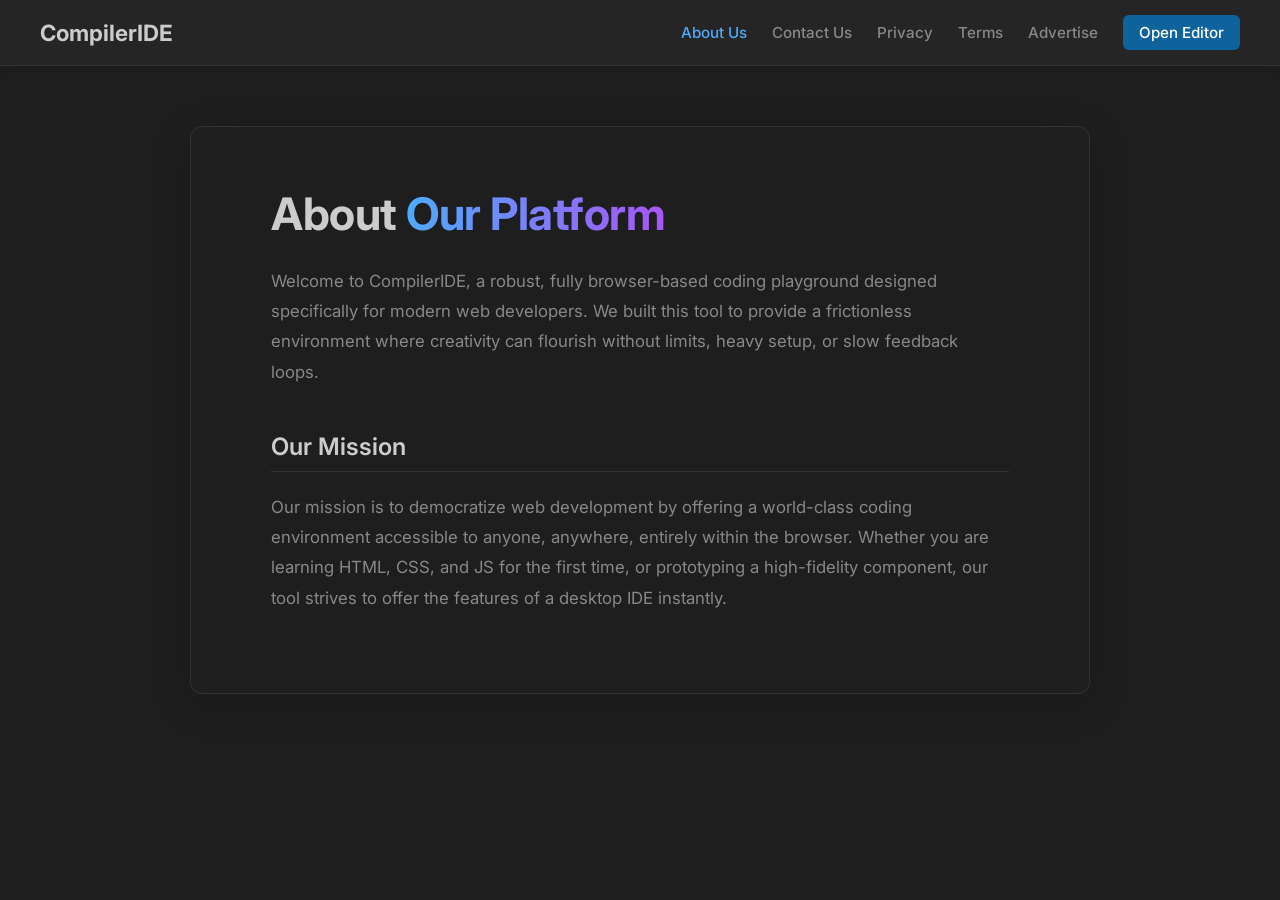
==== frontend/about.html @ 67244276 "Initial commit" ====
<!DOCTYPE html>
<html lang="en">

<head>
    <meta charset="UTF-8">
    <meta name="viewport" content="width=device-width, initial-scale=1.0">
    <title>About Us - Compiler IDE</title>
    <link href="https://fonts.googleapis.com/css2?family=Inter:wght@400;500;600;700&display=swap" rel="stylesheet">
    <link rel="stylesheet" href="css/reset.css">
    <link rel="stylesheet" href="css/variables.css">
    <link rel="stylesheet" href="css/pages.css">
</head>

<body class="theme-dark page-static">
    <nav class="page-nav">
        <a href="index.html" class="logo menu-link">Compiler<span class="highlight">IDE</span></a>
        <div class="page-nav-links">
            <a href="about.html" class="menu-link active">About Us</a>
            <a href="contact.html" class="menu-link">Contact Us</a>
            <a href="privacy.html" class="menu-link">Privacy</a>
            <a href="terms.html" class="menu-link">Terms</a>
            <a href="advertise.html" class="menu-link">Advertise</a>
            <a href="index.html" class="btn-editor menu-link">Open Editor</a>
        </div>
    </nav>
    <div class="page-container">
        <h1>About <span class="gradient">Our Platform</span></h1>
        <p>Welcome to CompilerIDE, a robust, fully browser-based coding playground designed specifically for modern web
            developers. We built this tool to provide a frictionless environment where creativity can flourish without
            limits, heavy setup, or slow feedback loops.</p>

        <h2>Our Mission</h2>
        <p>Our mission is to democratize web development by offering a world-class coding environment accessible to
            anyone, anywhere, entirely within the browser. Whether you are learning HTML, CSS, and JS for the first
            time, or prototyping a high-fidelity component, our tool strives to offer the features of a desktop IDE
            instantly.</p>



    </div>
</body>

</html>
---- frontend/css/variables.css ----
:root {
    --font-primary: 'Inter', system-ui, -apple-system, BlinkMacSystemFont, "Segoe UI", Roboto, sans-serif;
    --font-mono: 'Fira Code', 'Consolas', 'Courier New', monospace;
    --resizer-size: 6px;
    --header-height: 55px;

    /* Animation Tokens */
    --transition-fast: 0.2s ease;
}

/* Dark Theme */
.theme-dark {
    --bg-body: #1e1e1e;
    --bg-header: #252526;
    --bg-panel: #1e1e1e;
    --bg-console: #1e1e1e;
    --border-color: #333333;

    --text-base: #cccccc;
    --text-muted: #888888;
    --text-highlight: #4daafc;
    --text-error: #f48771;
    --text-warn: #cca700;
    --text-info: #75beff;
    --text-success: #89d185;

    --resizer-bg: #333333;
    --resizer-hover: #007acc;

    --btn-bg: #3a3d41;
    --btn-bg-hover: #4d5157;
    --btn-text: #cccccc;
    --btn-primary-bg: #0e639c;
    --btn-primary-hover: #1177bb;
    --btn-danger-bg: #c0392b;
    --btn-danger-hover: #d35400;

    --tab-bg: #2d2d2d;
    --tab-active-bg: #1e1e1e;
    --tab-border: #007acc;
    --tab-hover-bg: #333333;
}

/* Light Theme */
.theme-light {
    --bg-body: #f8f9fa;
    --bg-header: #ffffff;
    --bg-panel: #ffffff;
    --bg-console: #ffffff;
    --border-color: #e0e0e0;

    --text-base: #333333;
    --text-muted: #666666;
    --text-highlight: #0066cc;
    --text-error: #cc0000;
    --text-warn: #b8860b;
    --text-info: #005c99;
    --text-success: #107c10;

    --resizer-bg: #e0e0e0;
    --resizer-hover: #007acc;

    --btn-bg: #f0f0f0;
    --btn-bg-hover: #e4e4e4;
    --btn-text: #333333;
    --btn-primary-bg: #007acc;
    --btn-primary-hover: #005999;
    --btn-danger-bg: #e74c3c;
    --btn-danger-hover: #c0392b;

    --tab-bg: #f3f3f3;
    --tab-active-bg: #ffffff;
    --tab-border: #007acc;
    --tab-hover-bg: #ebebeb;
}
---- frontend/css/pages.css ----
body.page-static {
    background-color: var(--bg-body);
    color: var(--text-base);
    min-height: 100vh;
    display: flex;
    flex-direction: column;
    align-items: center;
    font-family: var(--font-primary);
    margin: 0;
    padding: 0;
    overflow-y: auto !important;
}

/* Page Navigation */
.page-nav {
    width: 100%;
    background-color: var(--bg-header);
    border-bottom: 1px solid var(--border-color);
    padding: 15px 40px;
    display: flex;
    justify-content: space-between;
    align-items: center;
    position: sticky;
    top: 0;
    z-index: 100;
    box-shadow: 0 2px 8px rgba(0, 0, 0, 0.1);
}

.page-nav .logo {
    text-decoration: none;
    font-weight: 700;
    font-size: 1.4rem;
    color: var(--text-base);
}

.page-nav-links {
    display: flex;
    gap: 25px;
    align-items: center;
}

.page-nav-links a {
    color: var(--text-muted);
    text-decoration: none;
    font-size: 0.95rem;
    font-weight: 500;
    transition: color var(--transition-fast);
}

.page-nav-links a:hover,
.page-nav-links a.active {
    color: var(--text-highlight);
}

.page-nav-links .btn-editor {
    background: var(--btn-primary-bg);
    color: #fff;
    padding: 8px 16px;
    border-radius: 6px;
}

.page-nav-links .btn-editor:hover {
    background: var(--btn-primary-hover);
    color: #fff;
}

/* Page Container */
.page-container {
    width: 100%;
    max-width: 900px;
    margin: 60px auto;
    background-color: var(--bg-panel);
    padding: 60px 80px;
    border-radius: 12px;
    border: 1px solid var(--border-color);
    box-shadow: 0 10px 40px rgba(0, 0, 0, 0.15);
}

.theme-light .page-container {
    box-shadow: 0 10px 40px rgba(0, 0, 0, 0.05);
}

/* Text & Headers */
.page-static h1 {
    margin-bottom: 25px;
    color: var(--text-base);
    font-size: 2.8rem;
    letter-spacing: -0.5px;
    font-weight: 700;
}

.page-static h1 .gradient {
    /* Rich colorful gradient */
    background: linear-gradient(90deg, var(--text-highlight), #a855f7);
    -webkit-background-clip: text;
    background-clip: text;
    color: transparent;
    display: inline-block;
}

.page-static h2 {
    margin-top: 45px;
    margin-bottom: 20px;
    font-size: 1.5rem;
    color: var(--text-base);
    font-weight: 600;
    border-bottom: 1px solid var(--border-color);
    padding-bottom: 10px;
}

.page-static p,
.page-static ul {
    line-height: 1.8;
    margin-bottom: 20px;
    color: var(--text-muted);
    font-size: 1.05rem;
}

.page-static ul {
    padding-left: 20px;
}

.page-static li {
    margin-bottom: 8px;
}

.page-static a:not(.logo, .btn-editor, .menu-link) {
    color: var(--text-highlight);
    text-decoration: none;
}

.page-static a:not(.logo, .btn-editor, .menu-link):hover {
    text-decoration: underline;
}

/* Responsive static pages */
@media (max-width: 768px) {
    .page-nav {
        flex-direction: column;
        padding: 15px 20px;
        gap: 15px;
    }

    .page-nav-links {
        flex-wrap: wrap;
        justify-content: center;
        gap: 15px;
    }

    .page-container {
        margin: 20px;
        padding: 40px 30px;
        max-width: calc(100% - 40px);
    }

    .page-static h1 {
        font-size: 2.2rem;
    }
}
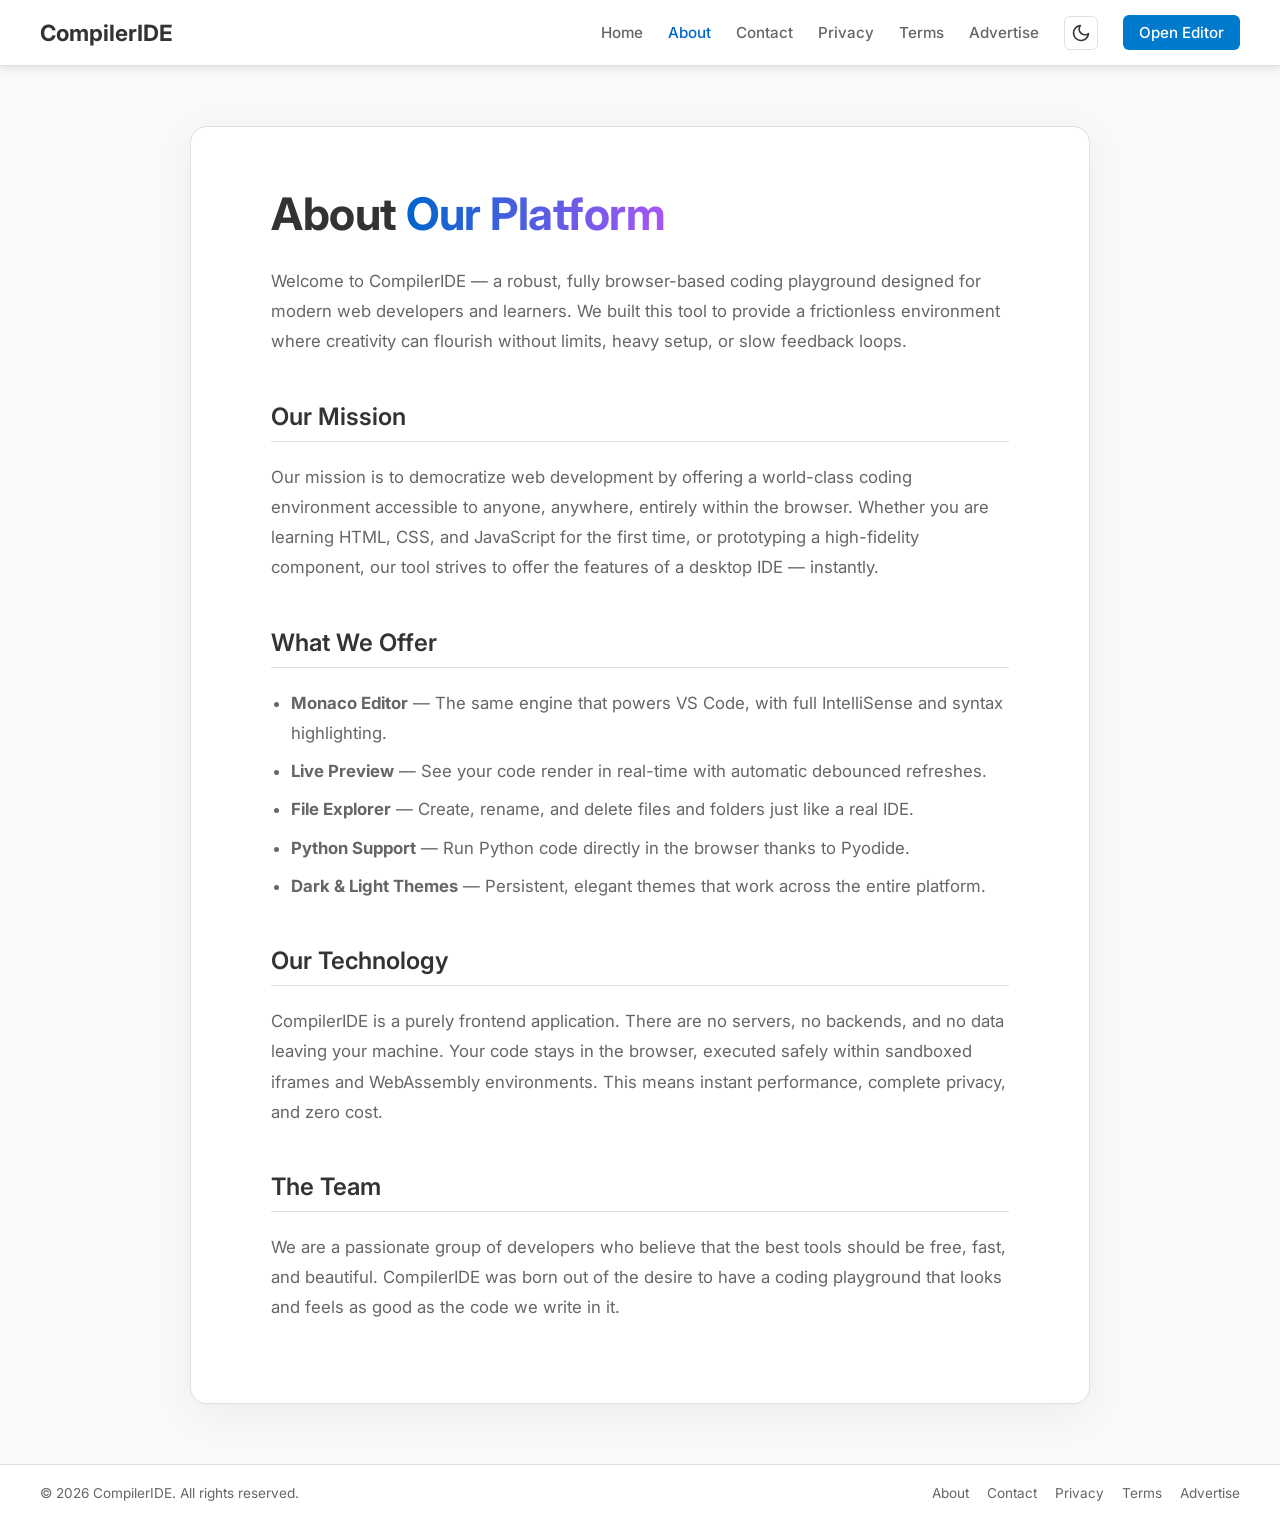
==== commit 5034fcb6: "Fix file tree visibility, layout bugs, and caching issues." ====
--- a/frontend/about.html
+++ b/frontend/about.html
@@ -4,7 +4,8 @@
 <head>
     <meta charset="UTF-8">
     <meta name="viewport" content="width=device-width, initial-scale=1.0">
-    <title>About Us - Compiler IDE</title>
+    <title>About | CompilerIDE</title>
+    <meta name="description" content="Learn more about CompilerIDE, the browser-based coding platform.">
     <link href="https://fonts.googleapis.com/css2?family=Inter:wght@400;500;600;700&display=swap" rel="stylesheet">
     <link rel="stylesheet" href="css/reset.css">
     <link rel="stylesheet" href="css/variables.css">
@@ -15,29 +16,71 @@
     <nav class="page-nav">
         <a href="index.html" class="logo menu-link">Compiler<span class="highlight">IDE</span></a>
         <div class="page-nav-links">
-            <a href="about.html" class="menu-link active">About Us</a>
-            <a href="contact.html" class="menu-link">Contact Us</a>
+            <a href="index.html" class="menu-link">Home</a>
+            <a href="about.html" class="menu-link active">About</a>
+            <a href="contact.html" class="menu-link">Contact</a>
             <a href="privacy.html" class="menu-link">Privacy</a>
             <a href="terms.html" class="menu-link">Terms</a>
             <a href="advertise.html" class="menu-link">Advertise</a>
-            <a href="index.html" class="btn-editor menu-link">Open Editor</a>
+            <button id="theme-toggle" class="theme-toggle-btn" title="Toggle Theme">
+                <svg class="theme-icon" viewBox="0 0 24 24">
+                    <path
+                        d="M12 3a9 9 0 1 0 9 9c0-.46-.04-.92-.1-1.36a5.389 5.389 0 0 1-4.4 2.26 5.403 5.403 0 0 1-3.14-9.8c-.44-.06-.9-.1-1.36-.1z" />
+                </svg>
+            </button>
+            <a href="compiler.html" class="btn-editor menu-link">Open Editor</a>
         </div>
     </nav>
+
     <div class="page-container">
         <h1>About <span class="gradient">Our Platform</span></h1>
-        <p>Welcome to CompilerIDE, a robust, fully browser-based coding playground designed specifically for modern web
-            developers. We built this tool to provide a frictionless environment where creativity can flourish without
+        <p>Welcome to CompilerIDE — a robust, fully browser-based coding playground designed for modern web developers
+            and learners. We built this tool to provide a frictionless environment where creativity can flourish without
             limits, heavy setup, or slow feedback loops.</p>
 
         <h2>Our Mission</h2>
         <p>Our mission is to democratize web development by offering a world-class coding environment accessible to
-            anyone, anywhere, entirely within the browser. Whether you are learning HTML, CSS, and JS for the first
-            time, or prototyping a high-fidelity component, our tool strives to offer the features of a desktop IDE
-            instantly.</p>
+            anyone, anywhere, entirely within the browser. Whether you are learning HTML, CSS, and JavaScript for the
+            first time, or prototyping a high-fidelity component, our tool strives to offer the features of a desktop
+            IDE — instantly.</p>
 
+        <h2>What We Offer</h2>
+        <ul>
+            <li><strong>Monaco Editor</strong> — The same engine that powers VS Code, with full IntelliSense and syntax
+                highlighting.</li>
+            <li><strong>Live Preview</strong> — See your code render in real-time with automatic debounced refreshes.
+            </li>
+            <li><strong>File Explorer</strong> — Create, rename, and delete files and folders just like a real IDE.</li>
+            <li><strong>Python Support</strong> — Run Python code directly in the browser thanks to Pyodide.</li>
+            <li><strong>Dark & Light Themes</strong> — Persistent, elegant themes that work across the entire platform.
+            </li>
+        </ul>
 
+        <h2>Our Technology</h2>
+        <p>CompilerIDE is a purely frontend application. There are no servers, no backends, and no data leaving your
+            machine. Your code stays in the browser, executed safely within sandboxed iframes and WebAssembly
+            environments. This means instant performance, complete privacy, and zero cost.</p>
 
+        <h2>The Team</h2>
+        <p>We are a passionate group of developers who believe that the best tools should be free, fast, and beautiful.
+            CompilerIDE was born out of the desire to have a coding playground that looks and feels as good as the code
+            we write in it.</p>
     </div>
+
+    <footer class="page-footer">
+        <div class="footer-left">
+            <span>&copy; 2026 CompilerIDE. All rights reserved.</span>
+        </div>
+        <div class="footer-right">
+            <a href="about.html">About</a>
+            <a href="contact.html">Contact</a>
+            <a href="privacy.html">Privacy</a>
+            <a href="terms.html">Terms</a>
+            <a href="advertise.html">Advertise</a>
+        </div>
+    </footer>
+
+    <script src="js/theme.js"></script>
 </body>
 
 </html>
--- a/frontend/css/pages.css
+++ b/frontend/css/pages.css
@@ -4,14 +4,13 @@
     min-height: 100vh;
     display: flex;
     flex-direction: column;
-    align-items: center;
     font-family: var(--font-primary);
     margin: 0;
     padding: 0;
     overflow-y: auto !important;
 }
 
-/* Page Navigation */
+/* ===== Page Navigation ===== */
 .page-nav {
     width: 100%;
     background-color: var(--bg-header);
@@ -24,6 +23,7 @@
     top: 0;
     z-index: 100;
     box-shadow: 0 2px 8px rgba(0, 0, 0, 0.1);
+    box-sizing: border-box;
 }
 
 .page-nav .logo {
@@ -39,7 +39,8 @@
     align-items: center;
 }
 
-.page-nav-links a {
+.page-nav-links a,
+.page-nav-links .menu-link {
     color: var(--text-muted);
     text-decoration: none;
     font-size: 0.95rem;
@@ -64,14 +65,38 @@
     color: #fff;
 }
 
-/* Page Container */
+/* Theme Toggle Button */
+.theme-toggle-btn {
+    background: none;
+    border: 1px solid var(--border-color);
+    color: var(--text-base);
+    cursor: pointer;
+    padding: 6px;
+    display: flex;
+    align-items: center;
+    justify-content: center;
+    border-radius: 6px;
+    transition: background var(--transition-fast);
+}
+
+.theme-toggle-btn:hover {
+    background: var(--btn-bg);
+}
+
+.theme-icon {
+    width: 18px;
+    height: 18px;
+    fill: currentColor;
+}
+
+/* ===== Page Container ===== */
 .page-container {
     width: 100%;
     max-width: 900px;
     margin: 60px auto;
     background-color: var(--bg-panel);
     padding: 60px 80px;
-    border-radius: 12px;
+    border-radius: 16px;
     border: 1px solid var(--border-color);
     box-shadow: 0 10px 40px rgba(0, 0, 0, 0.15);
 }
@@ -80,7 +105,7 @@
     box-shadow: 0 10px 40px rgba(0, 0, 0, 0.05);
 }
 
-/* Text & Headers */
+/* ===== Text & Headers ===== */
 .page-static h1 {
     margin-bottom: 25px;
     color: var(--text-base);
@@ -90,7 +115,6 @@
 }
 
 .page-static h1 .gradient {
-    /* Rich colorful gradient */
     background: linear-gradient(90deg, var(--text-highlight), #a855f7);
     -webkit-background-clip: text;
     background-clip: text;
@@ -133,7 +157,238 @@
     text-decoration: underline;
 }
 
-/* Responsive static pages */
+/* ===== Homepage Hero ===== */
+.home-container {
+    display: flex;
+    flex-direction: column;
+    align-items: center;
+    justify-content: center;
+    text-align: center;
+    padding: 5rem 2rem 3rem;
+    flex: 1;
+}
+
+.hero-title {
+    font-size: 3.8rem;
+    margin-bottom: 1rem;
+    color: var(--text-base);
+    letter-spacing: -1px;
+    font-weight: 700;
+}
+
+.hero-subtitle {
+    font-size: 1.2rem;
+    color: var(--text-muted);
+    max-width: 620px;
+    margin-bottom: 3rem;
+    line-height: 1.7;
+}
+
+/* ===== Compiler Tool Cards ===== */
+.compiler-cards {
+    display: grid;
+    grid-template-columns: repeat(auto-fit, minmax(280px, 1fr));
+    gap: 2rem;
+    width: 100%;
+    max-width: 700px;
+}
+
+.compiler-card {
+    background: var(--bg-panel);
+    border: 1px solid var(--border-color);
+    border-radius: 16px;
+    padding: 2.5rem 2rem;
+    text-align: center;
+    text-decoration: none;
+    color: var(--text-primary);
+    transition: border-color 0.3s ease, box-shadow 0.3s ease;
+}
+
+.compiler-card:hover {
+    border-color: var(--text-highlight);
+    box-shadow: 0 0 20px rgba(77, 170, 252, 0.1);
+}
+
+.card-icon {
+    font-size: 3rem;
+    margin-bottom: 1rem;
+}
+
+.card-title {
+    font-size: 1.5rem;
+    font-weight: 600;
+    margin-bottom: 0.5rem;
+    color: var(--text-highlight);
+}
+
+.card-desc {
+    color: var(--text-muted);
+    font-size: 0.95rem;
+    line-height: 1.5;
+}
+
+/* ===== Features Section ===== */
+.features-section {
+    width: 100%;
+    max-width: 1000px;
+    margin: 0 auto;
+    padding: 4rem 2rem;
+}
+
+.features-section h2 {
+    text-align: center;
+    font-size: 2rem;
+    font-weight: 700;
+    color: var(--text-base);
+    margin-bottom: 3rem;
+}
+
+.features-grid {
+    display: grid;
+    grid-template-columns: repeat(auto-fit, minmax(260px, 1fr));
+    gap: 2rem;
+}
+
+.feature-item {
+    background: var(--bg-panel);
+    border: 1px solid var(--border-color);
+    border-radius: 12px;
+    padding: 2rem;
+}
+
+.feature-icon {
+    font-size: 2rem;
+    margin-bottom: 0.75rem;
+}
+
+.feature-item h3 {
+    font-size: 1.15rem;
+    font-weight: 600;
+    color: var(--text-base);
+    margin-bottom: 0.5rem;
+}
+
+.feature-item p {
+    color: var(--text-muted);
+    font-size: 0.95rem;
+    line-height: 1.6;
+}
+
+/* ===== CTA Section ===== */
+.cta-section {
+    text-align: center;
+    padding: 3rem 2rem 5rem;
+}
+
+.cta-section h2 {
+    font-size: 2rem;
+    margin-bottom: 1rem;
+    color: var(--text-base);
+    border: none;
+}
+
+.cta-section p {
+    color: var(--text-muted);
+    margin-bottom: 2rem;
+    font-size: 1.05rem;
+}
+
+.cta-btn {
+    display: inline-block;
+    padding: 14px 32px;
+    background: var(--btn-primary-bg);
+    color: #fff;
+    text-decoration: none;
+    border-radius: 8px;
+    font-weight: 600;
+    font-size: 1rem;
+    transition: background 0.3s ease;
+}
+
+.cta-btn:hover {
+    background: var(--btn-primary-hover);
+    color: #fff;
+}
+
+/* ===== Contact Form ===== */
+.contact-form {
+    display: flex;
+    flex-direction: column;
+    gap: 16px;
+}
+
+.contact-form input,
+.contact-form textarea {
+    width: 100%;
+    padding: 14px 16px;
+    background: var(--bg-body);
+    border: 1px solid var(--border-color);
+    border-radius: 8px;
+    color: var(--text-base);
+    font-family: var(--font-primary);
+    font-size: 0.95rem;
+    outline: none;
+    transition: border-color 0.3s ease;
+    box-sizing: border-box;
+}
+
+.contact-form input:focus,
+.contact-form textarea:focus {
+    border-color: var(--text-highlight);
+}
+
+.contact-form button {
+    padding: 14px 28px;
+    background: var(--btn-primary-bg);
+    color: #fff;
+    border: none;
+    border-radius: 8px;
+    font-size: 1rem;
+    font-weight: 600;
+    cursor: pointer;
+    transition: background 0.3s ease;
+    font-family: var(--font-primary);
+}
+
+.contact-form button:hover {
+    background: var(--btn-primary-hover);
+}
+
+/* ===== Global Page Footer ===== */
+.page-footer {
+    width: 100%;
+    padding: 20px 40px;
+    background: var(--bg-header);
+    border-top: 1px solid var(--border-color);
+    display: flex;
+    justify-content: space-between;
+    align-items: center;
+    margin-top: auto;
+    box-sizing: border-box;
+}
+
+.page-footer .footer-left {
+    color: var(--text-muted);
+    font-size: 0.85rem;
+}
+
+.page-footer .footer-right {
+    display: flex;
+    gap: 18px;
+}
+
+.page-footer .footer-right a {
+    color: var(--text-muted);
+    text-decoration: none;
+    font-size: 0.85rem;
+    transition: color var(--transition-fast);
+}
+
+.page-footer .footer-right a:hover {
+    color: var(--text-highlight);
+}
+
+/* ===== Responsive ===== */
 @media (max-width: 768px) {
     .page-nav {
         flex-direction: column;
@@ -156,4 +411,24 @@
     .page-static h1 {
         font-size: 2.2rem;
     }
+
+    .hero-title {
+        font-size: 2.5rem;
+    }
+
+    .features-grid {
+        grid-template-columns: 1fr;
+    }
+
+    .page-footer {
+        flex-direction: column;
+        gap: 10px;
+        text-align: center;
+        padding: 15px 20px;
+    }
+
+    .page-footer .footer-right {
+        flex-wrap: wrap;
+        justify-content: center;
+    }
 }
